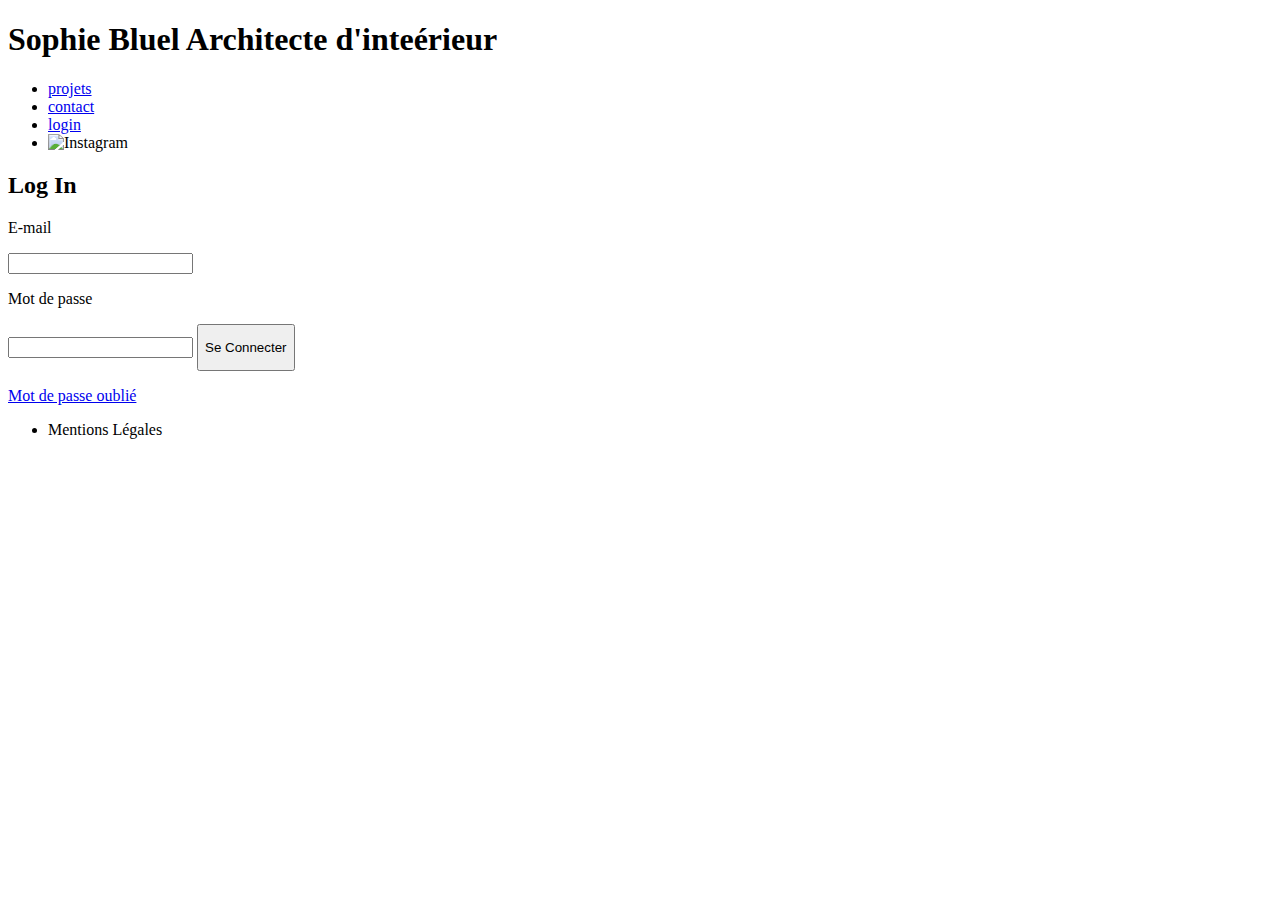
==== FrontEnd/login.html @ 13c51a47 "Page de connexion" ====
<!DOCTYPE html>
<html lang="fr">
<head>
	<meta charset="UTF-8">
	<title>Sophie Bluel - Architecte d'intérieur</title>
	<meta name="viewport" content="width=device-width, initial-scale=1.0">
	<link rel="preconnect" href="https://fonts.googleapis.com">
	<link rel="preconnect" href="https://fonts.gstatic.com" crossorigin>
	<link href="https://fonts.googleapis.com/css2?family=Syne:wght@700;800&family=Work+Sans&display=swap" rel="stylesheet">
	<meta name="description" content="">
	<link rel="stylesheet" href="./assets/style.css">
</head>
<body>
	<script src="works.js"></script>
<header>
	<h1>Sophie Bluel <span>Architecte d'inteérieur</span></h1>
	<nav>
		<ul>
			<li><a href="index.html#porfolio">projets</a></li>
			<li><a href="index.html#contact">contact</a></li>
			<li><a href="#login">login</a></li>
			<li><img src="./assets/icons/instagram.png" alt="Instagram"></li>
		</ul>
	</nav>
</header>
<main>
	<section id="login">
        <form class="ConexionBox">
            <h2>Log In</h2>
			<p>E-mail</p>
			<input type="email" id="email">
			<p>Mot de passe</p>
			<input type="password" id="password">
			<button type="submit" class="Boutton-Send-Id"><p>Se Connecter</p></button>
			<a href="#"><p>Mot de passe oublié</p></a>
		</form>
	<script src="login.js"></script>
	</section>
</main>
<footer>
	<nav>
		<ul>
			<li>Mentions Légales</li>
		</ul>
	</nav>
</footer>
</body>
</html>
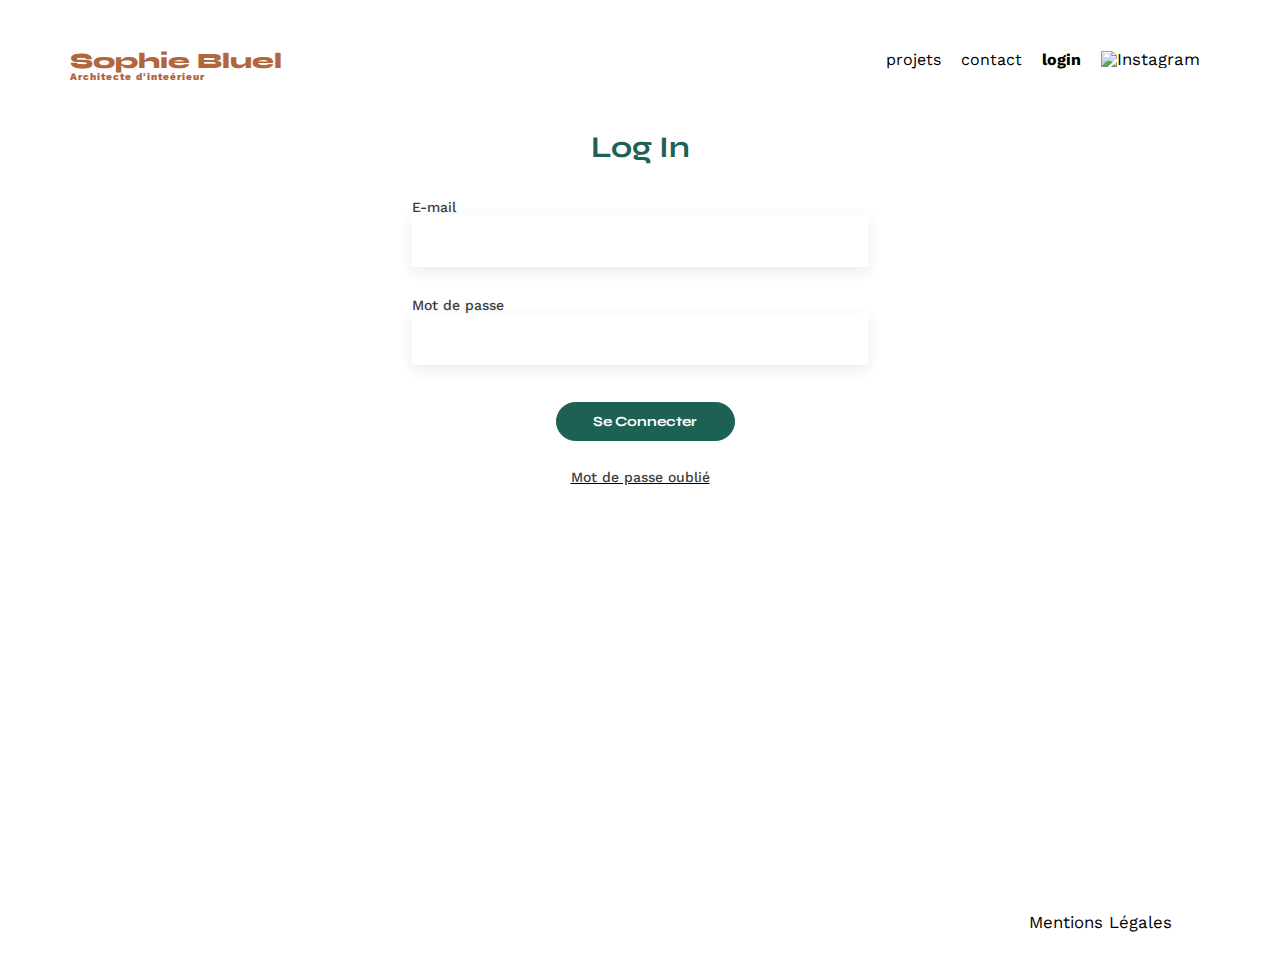
==== commit 68327104: "Correction d´erreurs dans la console" ====
--- a/FrontEnd/login.html
+++ b/FrontEnd/login.html
@@ -13,20 +13,23 @@
 <body>
 	<script src="works.js"></script>
 <header>
-	<h1>Sophie Bluel <span>Architecte d'inteérieur</span></h1>
-	<nav>
-		<ul>
-			<li><a href="index.html#porfolio">projets</a></li>
-			<li><a href="index.html#contact">contact</a></li>
-			<li><a href="#login">login</a></li>
-			<li><img src="./assets/icons/instagram.png" alt="Instagram"></li>
-		</ul>
-	</nav>
+	<div class="divHeader">
+		<h1>Sophie Bluel <span>Architecte d'inteérieur</span></h1>
+		<nav>
+			<ul>
+				<li><a href="index.html#porfolio">projets</a></li>
+				<li><a href="index.html#contact">contact</a></li>
+				<li ><a href="#login"id="strong">login</a></li>
+				<li><img src="./assets/icons/instagram.png" alt="Instagram"></li>
+			</ul>
+		</nav>
+	</div>	
 </header>
 <main>
 	<section id="login">
         <form class="ConexionBox">
             <h2>Log In</h2>
+			<p class="Message-Erreur">Email ou Mot de passe incorrect. Veuillez réssayer</p>
 			<p>E-mail</p>
 			<input type="email" id="email">
 			<p>Mot de passe</p>
--- a/FrontEnd/assets/style.css
+++ b/FrontEnd/assets/style.css
@@ -0,0 +1,716 @@
+/* http://meyerweb.com/eric/tools/css/reset/
+   v2.0 | 20110126
+   License: none (public domain)
+*/
+
+html, body, div, span, applet, object, iframe,
+h1, h2, h3, h4, h5, h6, p, blockquote, pre,
+a, abbr, acronym, address, big, cite, code,
+del, dfn, em, img, ins, kbd, q, s, samp,
+small, strike, strong, sub, sup, tt, var,
+b, u, i, center,
+dl, dt, dd, ol, ul, li,
+fieldset, form, label, legend,
+table, caption, tbody, tfoot, thead, tr, th, td,
+article, aside, canvas, details, embed,
+figure, figcaption, footer, header, hgroup,
+menu, nav, output, ruby, section, summary,
+time, mark, audio, video {
+	margin: 0;
+	padding: 0;
+	border: 0;
+	font-size: 100%;
+	font: inherit;
+	vertical-align: baseline;
+}
+/* HTML5 display-role reset for older browsers */
+article, aside, details, figcaption, figure,
+footer, header, hgroup, menu, nav, section {
+	display: block;
+}
+body {
+	line-height: 1;
+}
+ol, ul {
+	list-style: none;
+}
+blockquote, q {
+	quotes: none;
+}
+blockquote:before, blockquote:after,
+q:before, q:after {
+	content: '';
+	content: none;
+}
+table {
+	border-collapse: collapse;
+	border-spacing: 0;
+}
+/** end reset css**/
+body {
+	margin:auto;
+	font-family: 'Work Sans' ;
+	font-size: 14px;
+}
+
+main,
+footer,
+.divHeader {
+	max-width: 1140px;
+	margin-left: auto;
+	margin-right: auto;
+}
+
+
+header {
+	display: flex;
+	justify-content: space-between;
+	margin: 50px 0
+}
+section {
+	margin: 50px 0
+}
+
+h1{
+	display: flex;
+	flex-direction: column;
+	font-family: 'Syne';
+	font-size: 22px;
+	font-weight: 800;
+	color: #B1663C
+}
+
+h1 > span {
+	font-family: 'Work Sans';
+	font-size:10px;
+	letter-spacing: 0.1em;
+;
+}
+
+.divHeader h1 {
+	text-align: left;
+}
+
+h2{
+	font-family: 'Syne';
+	font-weight: 700;
+	font-size: 30px;
+	color: #1D6154
+}
+nav ul {
+	display: flex;
+	align-items: center;
+	list-style-type: none;
+
+}
+nav li {
+	padding: 0 10px;
+	font-size: 1.2em;
+}
+
+li:hover {
+	color: #B1663C;
+}
+
+li a:hover {
+	color: #B1663C;
+}
+
+a {
+	text-decoration: none;
+}
+
+a :focus  {
+	text-decoration: none;
+}
+
+a :active  {
+	text-decoration: none;
+}
+
+#introduction {
+	display: flex;
+	align-items: center;
+}
+#introduction figure {
+	flex: 1
+}
+#introduction img {
+	display: block;
+	width: 80%;
+	margin: auto;
+	margin-top: 10%;
+}
+
+#introduction article {
+	flex: 1
+}
+#introduction h2 {
+	margin-bottom: 1em;
+}
+
+#introduction p {
+	margin-bottom: 0.5em;
+}
+#portfolio h2 {
+	text-align: center;
+	margin-bottom: 1em;
+}
+.gallery {
+	width: 100%;
+	display: grid;
+	grid-template-columns: 1fr 1fr 1fr;
+	grid-column-gap: 20px;
+	grid-row-gap: 20px;
+}
+
+.gallery img {
+	width: 100%;
+
+}
+#contact {
+	width: 50%;
+	margin: auto;
+}
+#contact > * {
+	text-align: center;
+
+}
+#contact h2{
+	margin-bottom: 20px;
+}
+#contact form {
+	text-align: left;
+	margin-top:30px;
+	display: flex;
+	flex-direction: column;
+}
+
+#contact input {
+	height: 50px;
+	font-size: 1.2em;
+	border: none;
+	box-shadow: 0px 4px 14px rgba(0, 0, 0, 0.09);
+}
+#contact label {
+	margin: 2em 0 1em 0;
+}
+#contact textarea {
+	border: none;
+	box-shadow: 0px 4px 14px rgba(0, 0, 0, 0.09);
+}
+
+input[type="submit"]{
+	font-family: 'Syne';
+	font-weight: 700;
+	color: white;
+	background-color: #1D6154;
+	margin : 2em auto ;
+	width: 180px;
+	text-align: center;
+	border-radius: 60px ;
+}
+
+footer nav ul {
+	display: flex;
+	justify-content: flex-end;
+	margin: 2em
+}
+
+
+/*Bouttons filtre*/
+
+.Bouton-Filter {
+	display: flex;
+	flex-direction: row;
+	justify-content: center;
+	align-items: center;
+	margin-bottom: 40px;
+	margin-top: 40px;
+}
+
+button {
+	border: 1px solid #1D6154;
+	border-radius: 60px;
+	font-family: 'Syne';
+	font-style: normal;
+	font-weight: 700;
+	font-size: 16px;
+	line-height: 19px;
+	color: #1D6154;
+	text-align: center;
+	margin-left: 10px;
+	background-color: white;
+	padding: 10px;
+}
+
+
+.ConexionBox {
+	display: flex;
+	flex-direction: column;
+	justify-content: center;
+	width: 40%;
+	margin: auto;
+	text-align: left;
+}
+
+
+.ConexionBox h2 {
+	text-align: center;
+}
+
+.ConexionBox p {
+	font-family: 'Work Sans';
+	font-style: normal;
+	font-weight: 500;
+	font-size: 14px;
+	line-height: 16px;
+	color: #3D3D3D;
+}
+
+.ConexionBox a {
+	font-family: 'Work Sans';
+	font-style: normal;
+	font-weight: 500;
+	font-size: 14px;
+	line-height: 16px;
+	text-decoration-line: underline;
+	color: black;
+	margin-bottom: 379px;
+	align-self: center;
+}
+
+#email{
+	margin-bottom: 30px;
+}
+
+#password,
+.ConexionBox h2 {
+	margin-bottom: 37px;
+}
+
+.Boutton-Send-Id {
+	margin-bottom: 28px;
+	background-color:#1D6154 ;
+	width: 179px;
+	align-self: center;
+	text-align: center;
+}
+
+.Boutton-Send-Id p {
+	color: #FFFFFF;
+	font-family: 'Syne';
+	font-style: normal;
+	font-weight: 700;
+	font-size: 14px;
+	line-height: 17px;
+	text-align: center;
+	align-self: center;
+}
+
+#password,
+#email {
+	background: #FFFFFF;
+	box-shadow: 0px 4px 14px rgba(0, 0, 0, 0.09);
+	border: none;
+	height: 50px;
+}
+
+.Modifier-Image {
+	margin-top: 1em;
+	display: flex;
+	flex-direction: row;
+	visibility: hidden;
+	margin-left: 10%;
+}
+
+/*Mode édition*/
+
+header {
+	display: flex;
+	flex-direction: column;
+}
+
+.divHeader {
+	display: flex;
+	flex-direction: row;
+	justify-content: space-between;
+	text-align: center;
+	width: 100%;
+}
+
+.editMode {
+	background-color: black;
+	width: 100%;
+	height: 59px;
+	max-width: none;
+	display: flex;
+	flex-direction: row;
+	justify-content: center;
+	align-items: center;
+	margin-top: 0px;
+	margin-bottom: 30px;
+	visibility: hidden;
+	position: absolute;
+	margin-left: 0%;
+}
+
+
+.editMode p {
+	font-family: 'Work Sans';
+	font-style: normal;
+	font-weight: 400;
+	font-size: 16px;
+	line-height: 19px;
+	text-align: center;
+	color: #FFFFFF;
+	margin-right: 10px;
+}
+
+.editMode i {
+	color: white;
+	background-color: black;
+	margin-right: 8px;
+}
+
+#Boutton-Publier-Changements {
+	font-family: 'Work Sans';
+	font-style: normal;
+	font-weight: 500;
+	font-size: 14px;
+	line-height: 16px;
+	text-align: center;
+	color: #000000;
+	padding: 8px 15px;
+}
+
+.Message-Erreur {
+	margin-bottom: 20px;
+	align-self: center;
+	display: none;
+}
+
+
+i {
+	color: #000000;
+}
+
+#Logout {
+	display: none;
+}
+
+#Modale {
+	display: none;
+	margin-left: 20px;
+}
+
+.Projets {
+	display: flex;
+	flex-direction: row;
+	align-items: center;
+	justify-content: center;
+	align-content: center;
+	
+}
+
+.Projets p,
+.Projets i {
+	margin-bottom: 2em;
+}
+
+.Modale-link {
+	margin-left: 10px;
+}
+
+/*Modale */
+
+#openModale {
+	display: flex;
+	justify-content: center;
+	align-items: center;
+	background-color: #FFFFFF;
+	width: 100%;
+	height: 100%;
+	top: 0;
+	left: 0;
+	background: rgba(0, 0, 0, 0.2);
+	position: fixed;
+}
+
+.Lien-Open-Modale {
+	display: none;
+}
+
+#titlemodal {
+	font-family: 'Work Sans';
+	font-style: normal;
+	font-weight: 400;
+	font-size: 26px;
+	line-height: 30px;
+	text-align: center;
+	color: #000000;
+}
+
+.Modale-Wrap {
+	width: 50%;
+	height: auto;
+	background-color: #FFFFFF;
+	border-radius: 10px;
+	/*max-height: 750px;*/
+	min-width: 250px;
+}
+
+.Modal-Close {
+	display: flex;
+	justify-content: flex-end;
+	margin-bottom: 2em;
+	margin-right: 2em;
+	margin-top: 2em;
+	height: 2px;
+}
+
+.Button-Modale {
+	display: flex;
+	flex-direction: column;
+	align-items: center;
+}
+
+.galeriePhotoModale {
+	display: flex;
+	justify-content: center;
+	flex-wrap: wrap;
+	border-bottom: 1px solid #B3B3B3;
+	width: 75%;
+	margin-left: 13%;
+	margin-bottom: 2em;
+	align-items: center;
+}
+
+.Ajout-Button-Modale {
+	color: #FFFFFF;
+	font-family: 'syne';
+	font-weight: 700;
+	font-size: 14px;
+	line-height: 17px;
+	background-color: #1D6154;
+	border: 1px solid #1D6154;
+	width: 200px;
+	border-radius: 60px;
+	padding: 0.5em 0.3em 0.5em 0.3em;
+	margin-bottom: 1em;
+	cursor: pointer;
+}
+
+.Supprimer-Button-Modale {
+	color: #D65353;
+	margin-bottom: 30px;
+}
+
+/*Inside Modale*/
+
+.Images-Modale {
+	display: grid;
+	grid-template-columns: 1fr 1fr 1fr 1fr 1fr;
+	grid-column-gap: 10px;
+	grid-row-gap: 10px;
+	margin-bottom: 10px;
+}
+
+.divIcon {
+	top: 0;
+	left: 0;
+	display: flex;
+	flex-direction: row;
+	width: 100%;
+	justify-content: end;
+}
+
+.divIcon a {
+	background-color: #000000;
+	border-radius: 2px;
+	margin-top: 7%;
+	margin-right: 5%;
+}
+
+.divIcon i {
+	padding: 2px;
+	border-radius: 5px;
+}
+
+.fa-trash-can,
+.fa-arrows-up-down-left-right {
+	color: white;
+	background-color: #000000;
+}
+
+.fa-arrows-up-down-left-right {
+	margin-right: 10%;
+}
+
+.fa-arrow-left-long {
+	margin-left: 5%;
+}
+
+
+.Modale-Wrap h2 {
+	font-family: 'Work Sans';
+	font-style: normal;
+	font-weight: 400;
+	font-size: 26px;
+	line-height: 30px;
+	text-align: center;
+	color: #000000;
+}
+
+
+/*Modale page 2*/
+
+.Buttons-Navigation-Modale {
+	display: flex;
+	justify-content: space-between;
+	margin-bottom: 2em;
+	margin-right: 2em;
+	margin-top: 2em;
+	height: 2px;
+}
+
+.Ajout-Photos-Modale{
+	display: flex;
+	flex-direction: column;
+	align-items: center;
+	justify-content: center;
+	width: 75%;
+	margin-left: 13%;
+	background-color: #E8F1F6;
+	border-radius: 3px;
+	margin-bottom: 10px;
+}
+
+.fa-image {
+	color: #B9C5CC;
+	background-color: #E8F1F6;
+}
+
+.Ajout-Photos-Modale input{
+	color:#306685 ;
+	background-color: #CBD6DC;
+	border-color: #CBD6DC;
+	box-shadow: none;
+	padding: 10px 5px;
+	border-style: none;
+	margin-bottom: 5px;
+	margin-top: 0px;
+}
+
+.Ajout-Photos-Modale i {
+	margin-top: 20px;
+	margin-bottom: 20px;
+}
+
+.Ajout-Photos-Modale p {
+	font-family: 'Work Sans';
+	font-style: normal;
+	font-weight: 400;
+	font-size: 10px;
+	line-height: 12px;
+	text-align: center;
+	margin-bottom: 15px;
+	margin-top: 0px;
+}
+
+.Infos-Photos-Modale {
+	display: flex;
+	flex-direction: column;
+	justify-content: center;
+	width: 75%;
+	margin-left: 13%;
+}
+
+.Infos-Photos-Modale input,
+.Infos-Photos-Modale select {
+	box-shadow: 0px 4px 14px rgba(0, 0, 0, 0.09);
+	border-style: none;
+	margin-top: 5px;
+	margin-bottom: 15px;
+	height: 25px;
+}
+
+.Infos-Photos-Modale #valider {
+	background: #A7A7A7;
+	border-radius: 60px;
+	margin-top: 10px;
+	margin-bottom: 30px;
+}
+
+.Border {
+	border-bottom: 1px solid #B3B3B3;
+	margin-top: 15px ;
+	margin-bottom: 15px;
+}
+
+.Infos-Photos-Modale #valider:hover {
+	background-color: #1D6154;
+}
+
+/*détails*/
+
+#Login {
+	margin-right: -20px;
+}
+
+.divHeader a:hover{
+	font-family: 'Work Sans';
+	font-style: normal;
+	font-weight: 700;
+	font-size: 16px;
+	line-height: 19px;
+	color: #000000;
+}
+
+.divHeader a {
+	font-family: 'Work Sans';
+	font-style: normal;
+	font-weight: 400;
+	font-size: 16px;
+	line-height: 19px;
+	color: #000000;
+}
+
+.Image-Add {
+	width: 40% ;
+	object-fit: contain;
+}
+
+#openModale,
+.Modale-Add {
+	display: none;
+}
+
+#strong {
+	font-family: 'Work Sans';
+	font-style: normal;
+	font-weight: 700;
+	font-size: 16px;
+	line-height: 19px;
+	color: #000000;
+}
+
+.Modale-link p{
+	font-family: 'Work Sans';
+	font-style: normal;
+	font-weight: 400;
+	font-size: 14px;
+	line-height: 16px;
+	text-align: center;
+	color: #000000;
+}
+
+.Modale-link p:active{
+	font-family: 'Work Sans';
+	font-style: normal;
+	font-weight: 400;
+	font-size: 14px;
+	line-height: 16px;
+	text-align: center;
+	color: #000000;
+}